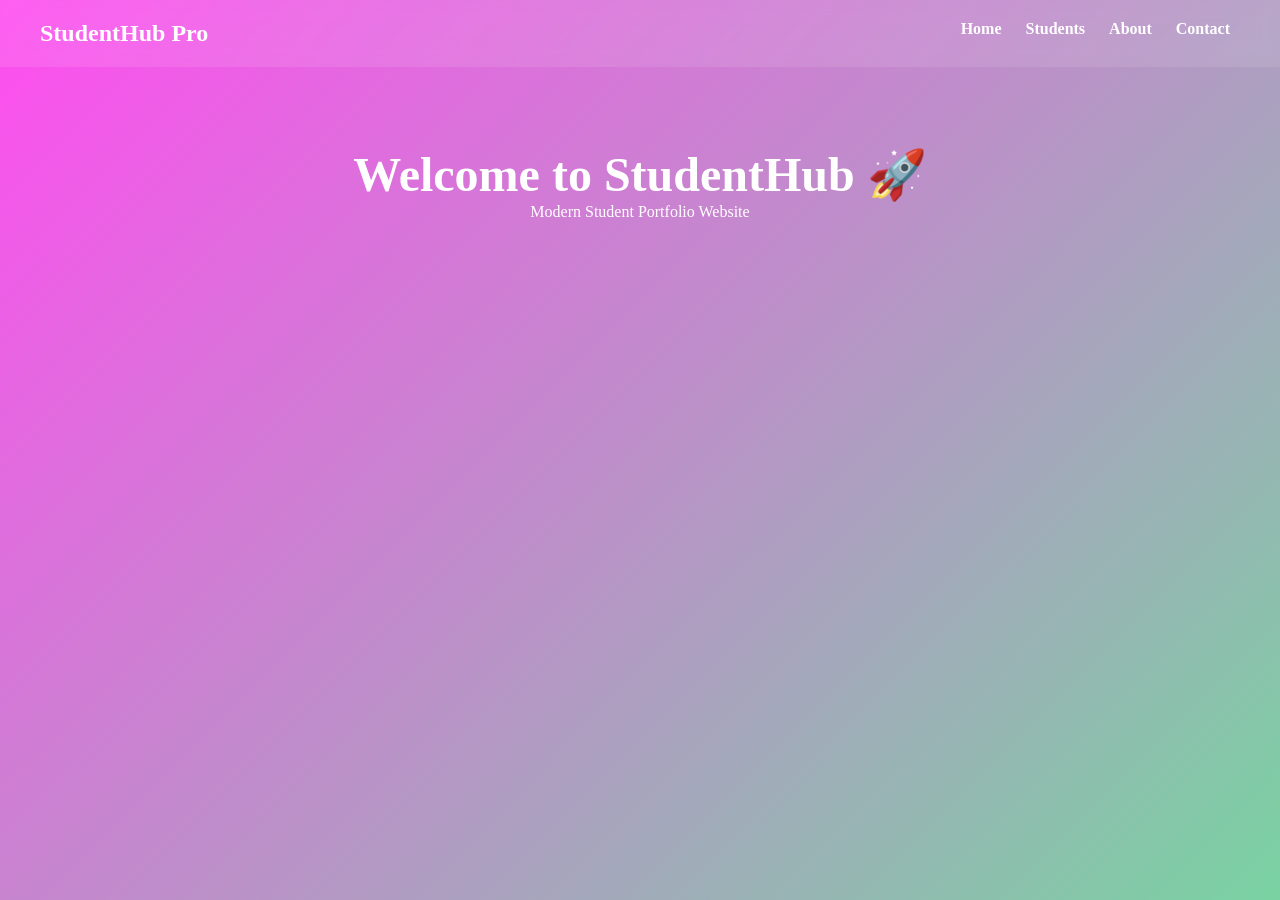
==== index.html @ 672d1853 "Add files via upload" ====
<!DOCTYPE html>
<html>
<head>
<title>Home</title>
<link rel="stylesheet" href="style.css">
</head>
<body>

<nav>
<h2>StudentHub Pro</h2>
<div>
<a href="index.html">Home</a>
<a href="students.html">Students</a>
<a href="about.html">About</a>
<a href="contact.html">Contact</a>
</div>
</nav>

<section class="hero">
<h1>Welcome to StudentHub 🚀</h1>
<p>Modern Student Portfolio Website</p>
</section>

</body>
</html>
---- style.css ----
*{
margin:0;
padding:0;
box-sizing:border-box;
font-family:Segoe UI;
}

body{
background:linear-gradient(-45deg,#ff4d4d,#4d79ff,#4dff88,#ff4df0);
background-size:400% 400%;
animation:bg 10s ease infinite;
color:white;
min-height:100vh;
}

@keyframes bg{
0%{background-position:0% 50%;}
50%{background-position:100% 50%;}
100%{background-position:0% 50%;}
}

/* NAVBAR */
nav{
display:flex;
justify-content:space-between;
padding:20px 40px;
background:rgba(255,255,255,0.1);
backdrop-filter:blur(10px);
}

nav a{
color:white;
text-decoration:none;
margin:0 10px;
font-weight:bold;
}

nav a:hover{
color:yellow;
}

/* HERO */
.hero{
text-align:center;
padding:80px 20px;
}

.hero h1{
font-size:3rem;
animation:fade 1.5s ease;
}

@keyframes fade{
from{opacity:0;transform:translateY(20px);}
to{opacity:1;transform:translateY(0);}
}

/* CARDS */
.container{
display:grid;
grid-template-columns:repeat(auto-fit,minmax(250px,1fr));
gap:20px;
padding:40px;
}

.card{
background:rgba(255,255,255,0.15);
backdrop-filter:blur(15px);
border-radius:20px;
padding:20px;
text-align:center;
transition:0.4s;
}

.card:hover{
transform:translateY(-15px) scale(1.05);
}

.card img{
width:120px;
height:120px;
border-radius:50%;
margin-bottom:10px;
border:3px solid white;
}

button{
padding:10px 20px;
border:none;
border-radius:20px;
margin-top:10px;
cursor:pointer;
}
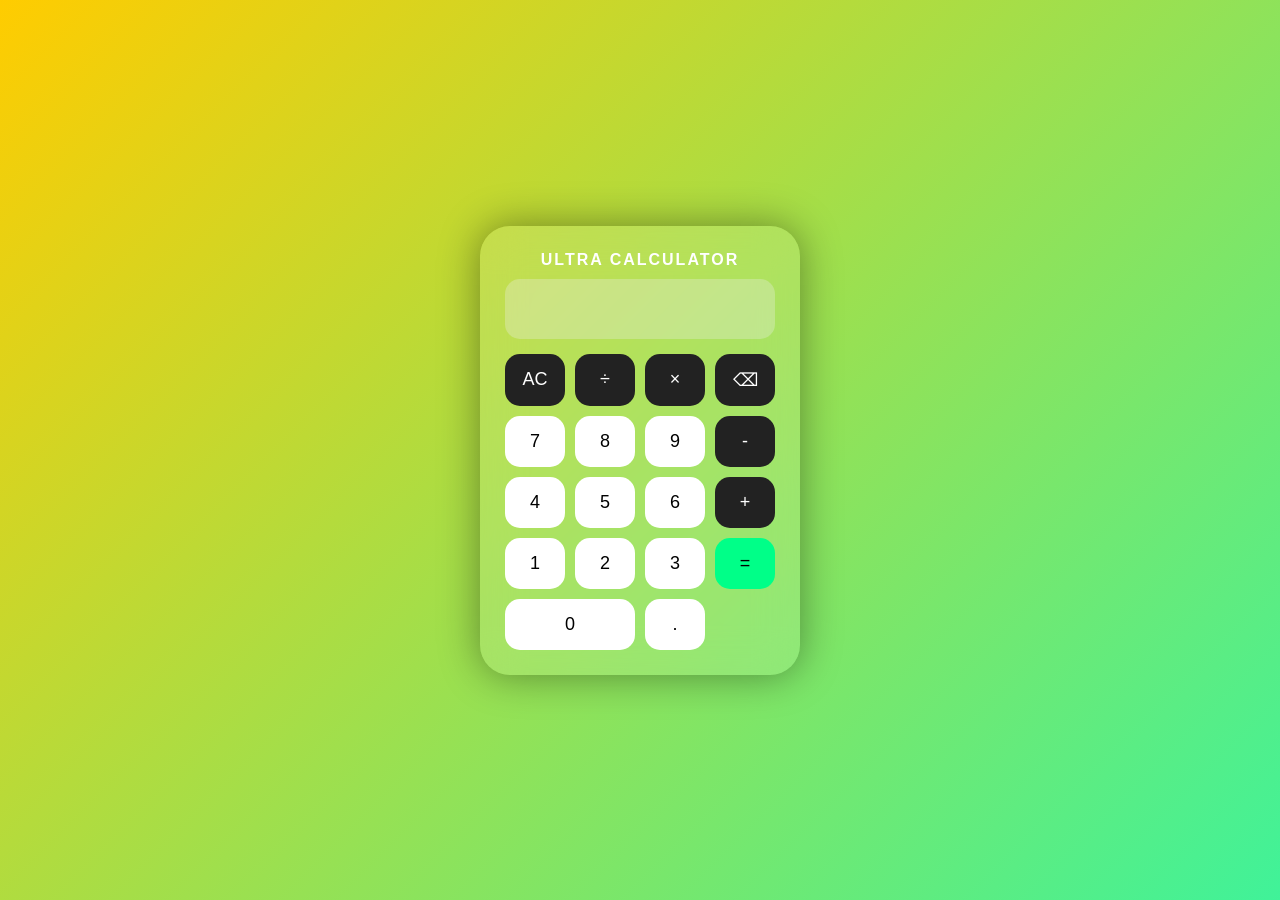
==== commit 7d13b6ea: "Add files via upload" ====
--- a/index.html
+++ b/index.html
@@ -1,25 +1,48 @@
 <!DOCTYPE html>
 <html>
 <head>
-<title>Home</title>
+<title>Ultra Calculator</title>
 <link rel="stylesheet" href="style.css">
 </head>
 <body>
 
-<nav>
-<h2>StudentHub Pro</h2>
-<div>
-<a href="index.html">Home</a>
-<a href="students.html">Students</a>
-<a href="about.html">About</a>
-<a href="contact.html">Contact</a>
+<div class="bg"></div>
+
+<div class="calc">
+
+<div class="title">ULTRA CALCULATOR</div>
+
+<input type="text" id="display" disabled>
+
+<div class="buttons">
+
+<button onclick="clearDisplay()" class="op">AC</button>
+<button onclick="appendValue('/')" class="op">÷</button>
+<button onclick="appendValue('*')" class="op">×</button>
+<button onclick="backspace()" class="op">⌫</button>
+
+<button onclick="appendValue('7')">7</button>
+<button onclick="appendValue('8')">8</button>
+<button onclick="appendValue('9')">9</button>
+<button onclick="appendValue('-')" class="op">-</button>
+
+<button onclick="appendValue('4')">4</button>
+<button onclick="appendValue('5')">5</button>
+<button onclick="appendValue('6')">6</button>
+<button onclick="appendValue('+')" class="op">+</button>
+
+<button onclick="appendValue('1')">1</button>
+<button onclick="appendValue('2')">2</button>
+<button onclick="appendValue('3')">3</button>
+<button onclick="calculate()" class="equal">=</button>
+
+<button class="zero" onclick="appendValue('0')">0</button>
+<button onclick="appendValue('.')">.</button>
+
 </div>
-</nav>
 
-<section class="hero">
-<h1>Welcome to StudentHub 🚀</h1>
-<p>Modern Student Portfolio Website</p>
-</section>
+</div>
 
+<script src="script.js"></script>
 </body>
 </html>
--- a/style.css
+++ b/style.css
@@ -2,92 +2,102 @@
 margin:0;
 padding:0;
 box-sizing:border-box;
-font-family:Segoe UI;
+font-family:Arial;
 }
 
 body{
-background:linear-gradient(-45deg,#ff4d4d,#4d79ff,#4dff88,#ff4df0);
-background-size:400% 400%;
-animation:bg 10s ease infinite;
-color:white;
-min-height:100vh;
+height:100vh;
+display:flex;
+justify-content:center;
+align-items:center;
+overflow:hidden;
 }
 
-@keyframes bg{
+/* Animated background */
+.bg{
+position:absolute;
+width:100%;
+height:100%;
+background:linear-gradient(-45deg,#ff00cc,#3333ff,#00ffcc,#ffcc00);
+background-size:400% 400%;
+animation:move 6s infinite linear;
+z-index:-1;
+}
+
+@keyframes move{
 0%{background-position:0% 50%;}
 50%{background-position:100% 50%;}
 100%{background-position:0% 50%;}
 }
 
-/* NAVBAR */
-nav{
-display:flex;
-justify-content:space-between;
-padding:20px 40px;
-background:rgba(255,255,255,0.1);
-backdrop-filter:blur(10px);
+/* calculator box */
+.calc{
+background:rgba(255,255,255,0.12);
+backdrop-filter:blur(20px);
+padding:25px;
+border-radius:30px;
+width:320px;
+box-shadow:0 0 40px rgba(0,0,0,0.4);
+text-align:center;
 }
 
-nav a{
+/* title */
+.title{
 color:white;
-text-decoration:none;
-margin:0 10px;
 font-weight:bold;
+margin-bottom:10px;
+letter-spacing:2px;
 }
 
-nav a:hover{
-color:yellow;
+/* display */
+#display{
+width:100%;
+height:60px;
+font-size:24px;
+text-align:right;
+padding:10px;
+border:none;
+border-radius:15px;
+margin-bottom:15px;
+outline:none;
 }
 
-/* HERO */
-.hero{
-text-align:center;
-padding:80px 20px;
-}
-
-.hero h1{
-font-size:3rem;
-animation:fade 1.5s ease;
-}
-
-@keyframes fade{
-from{opacity:0;transform:translateY(20px);}
-to{opacity:1;transform:translateY(0);}
-}
-
-/* CARDS */
-.container{
+/* buttons */
+.buttons{
 display:grid;
-grid-template-columns:repeat(auto-fit,minmax(250px,1fr));
-gap:20px;
-padding:40px;
-}
-
-.card{
-background:rgba(255,255,255,0.15);
-backdrop-filter:blur(15px);
-border-radius:20px;
-padding:20px;
-text-align:center;
-transition:0.4s;
-}
-
-.card:hover{
-transform:translateY(-15px) scale(1.05);
-}
-
-.card img{
-width:120px;
-height:120px;
-border-radius:50%;
-margin-bottom:10px;
-border:3px solid white;
+grid-template-columns:repeat(4,1fr);
+gap:10px;
 }
 
 button{
-padding:10px 20px;
+padding:15px;
+font-size:18px;
 border:none;
-border-radius:20px;
-margin-top:10px;
+border-radius:15px;
 cursor:pointer;
+transition:0.2s;
+background:white;
+}
+
+/* hover glow */
+button:hover{
+transform:scale(1.1);
+box-shadow:0 0 10px white;
+}
+
+/* operator buttons */
+.op{
+background:#222;
+color:white;
+}
+
+/* equal button */
+.equal{
+background:#00ff88;
+color:black;
+}
+
+/* zero */
+.zero{
+grid-column:span 2;
 }
